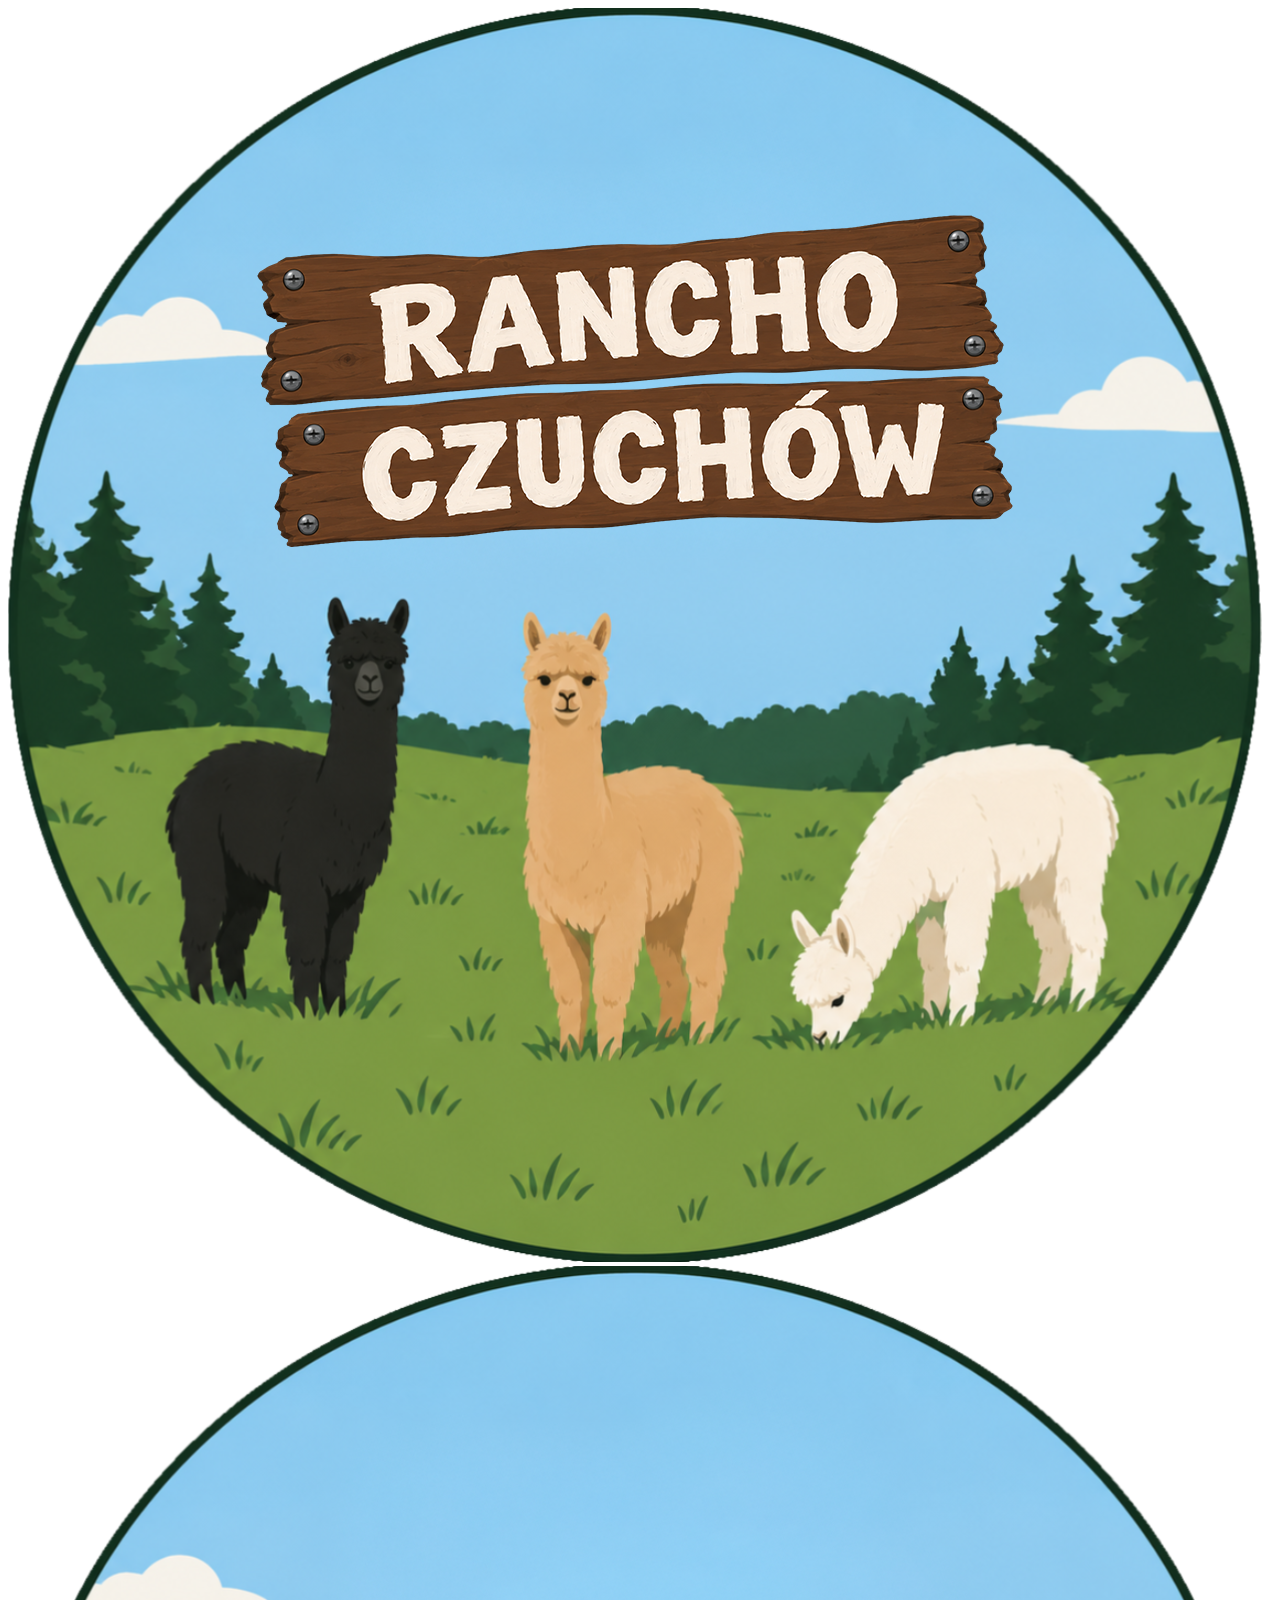
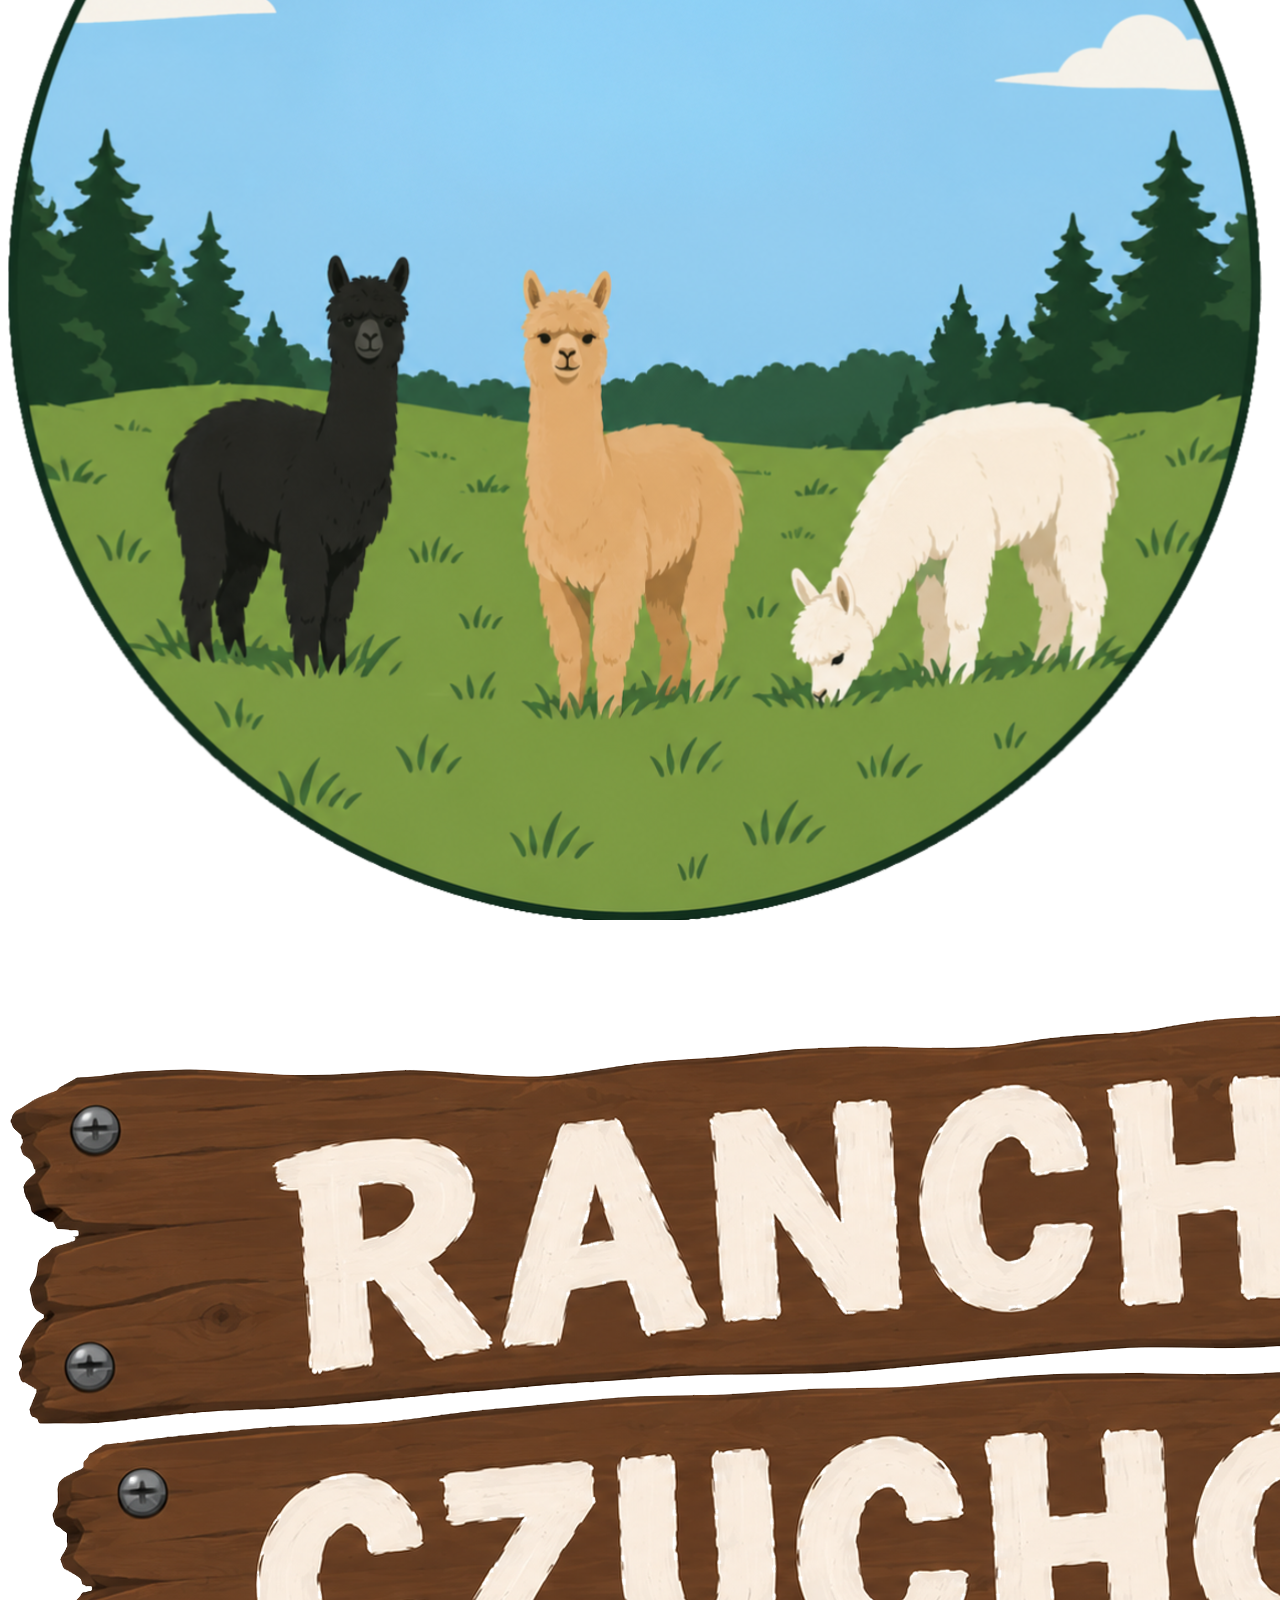
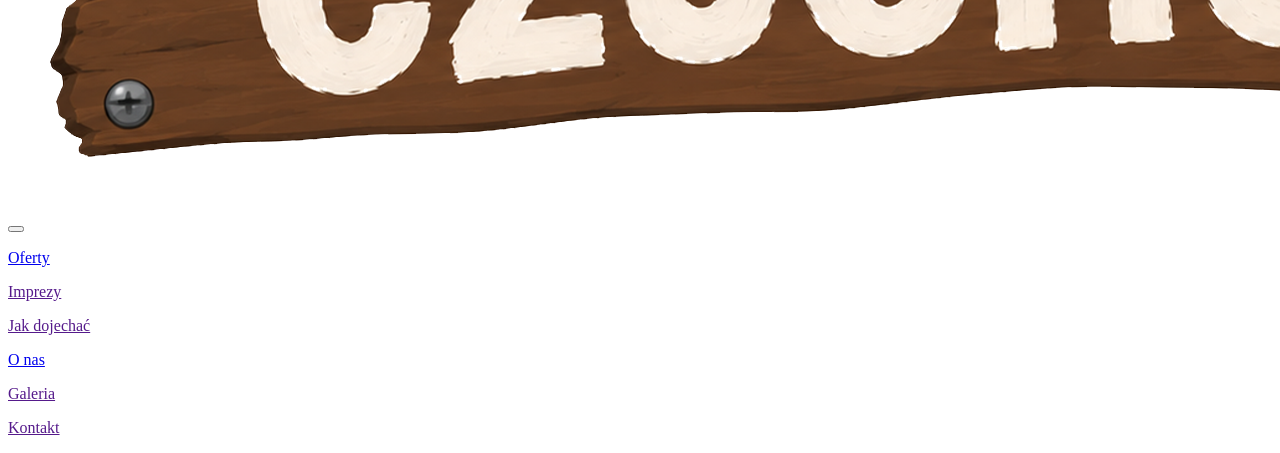
==== home/index.html @ 32e50a1b "Initial commit" ====
<!doctype html>
<html lang="pl">
    <head>
        <meta charset="UTF-8" />
        <meta name="viewport" content="width=device-width, initial-scale=1.0" />
        <title>Strona główna</title>
        <link rel="shortcut icon" href="/images/logos/logo-rancho-czuchow-1.png" type="image/x-icon">
        <link rel="stylesheet" href="styles/main.css" />
        <link class="theme-style-sheet" rel="stylesheet">
    </head>
    <body>
        <div class="main-sidebar">
            <header class="main-header">
                <section class="logo-section">
                    <img
                        src="/images/logos/logo-rancho-czuchow-1.png"
                        alt="main logo"
                        class="mobile-logo"
                    />
                    <img
                        src="/images/logos/logo-rancho-czuchow-2.png"
                        alt="main logo"
                        class="pc-logo"
                    />
                    <img
                        src="/images/logos/logo-rancho-czuchow-3.png"
                        alt="logo caption"
                        class="pc-logo"
                    />
                </section>
            </header>
            <div class="main-toolbar">
                <a href="/home" class="main-toolbar-button home"></a>
                <button class="main-toolbar-button theme"></button>
            </div>
            <nav class="main-nav">
                <!--<a href="/home" class="nav-link">
                    <div class="home">
                        <p class="link-name">Strona główna</p>
                    </div>
                </a>-->
                <a href="/offers" class="nav-link">
                    <div class="offers">
                        <p class="link-name">Oferty</p>
                    </div>
                </a>
                <a href="" class="nav-link">
                    <div class="parties">
                        <p class="link-name">Imprezy</p>
                    </div>
                </a>
                <a href="" class="nav-link">
                    <div class="place">
                        <p class="link-name">Jak dojechać</p>
                    </div>
                </a>
                <a href="/about-us" class="nav-link">
                    <div class="about-us">
                        <p class="link-name">O nas</p>
                    </div>
                </a>
                <a href="" class="nav-link">
                    <div class="gallery">
                        <p class="link-name">Galeria</p>
                    </div>
                </a>
                <a href="" class="nav-link">
                    <div class="contact">
                        <p class="link-name">Kontakt</p>
                    </div>
                </a>
            </nav>
        </div>
        <div class="main-background">
            <div class="background"></div>
            <div class="filler"></div>
            <div class="animation-container filler"></div>
            <div class="animation-container"></div>
        </div>
        <script src="scripts/main.js"></script>
    </body>
</html>
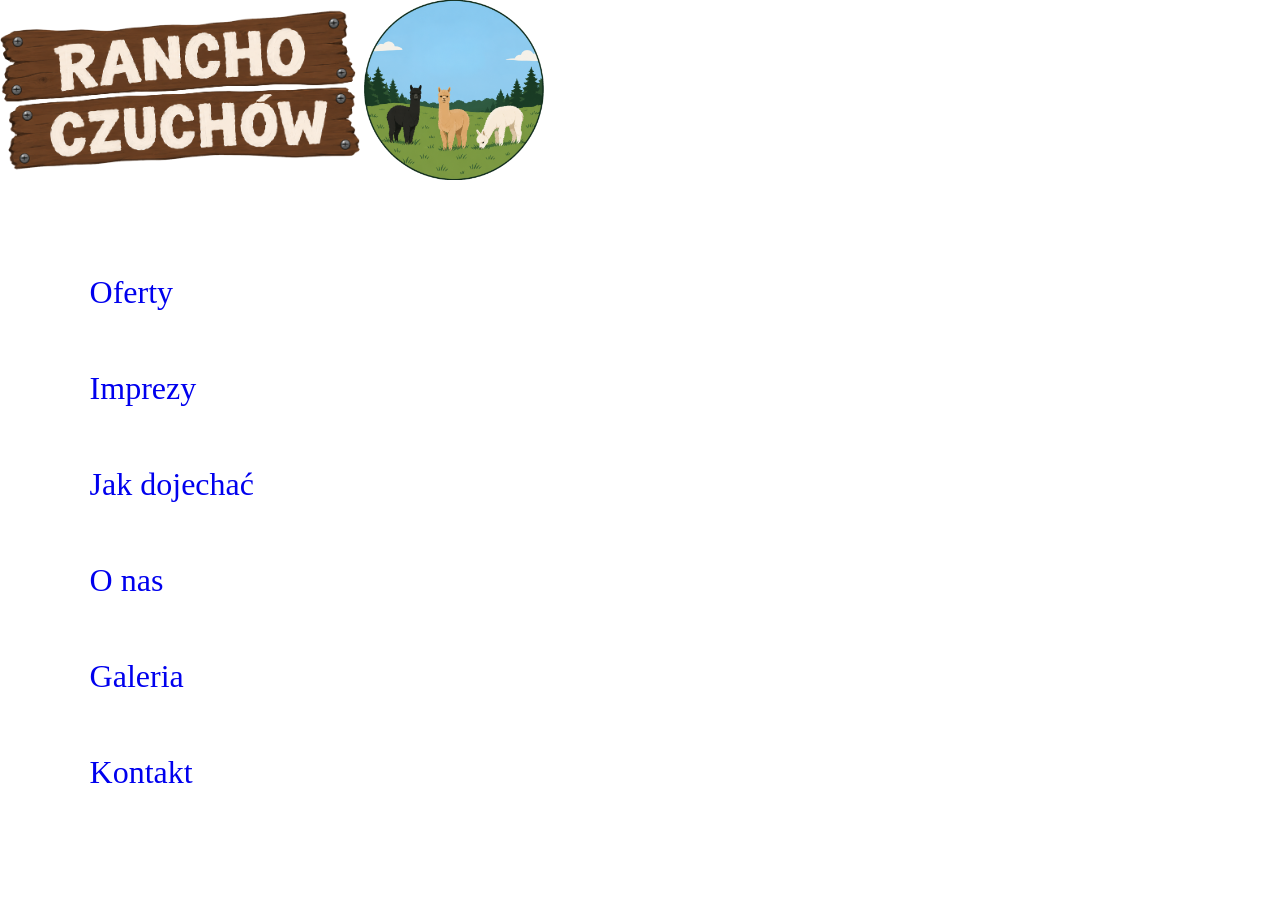
==== commit 6ef7483a: "a" ====
--- a/home/index.html
+++ b/home/index.html
@@ -5,7 +5,7 @@
         <meta name="viewport" content="width=device-width, initial-scale=1.0" />
         <title>Strona główna</title>
         <link rel="shortcut icon" href="/images/logos/logo-rancho-czuchow-1.png" type="image/x-icon">
-        <link rel="stylesheet" href="styles/main.css" />
+        <link rel="stylesheet" href="/styles/main.css" />
         <link class="theme-style-sheet" rel="stylesheet">
     </head>
     <body>
--- a/styles/main.css
+++ b/styles/main.css
@@ -0,0 +1,291 @@
+@import url('https://fonts.googleapis.com/css2?family=Huninn&family=Lato:ital,wght@0,100;0,300;0,400;0,700;0,900;1,100;1,300;1,400;1,700;1,900&family=Raleway:ital,wght@0,100..900;1,100..900&display=swap');
+
+:root {
+    --main-background-animation-duration: 1000ms;
+    --main-background-pc: none;
+    --main-background-mobile: none;
+    --last-main-background: none;
+}
+@keyframes body-animation {
+    from {opacity: 1;}
+    to {opacity: 0;}
+}
+*:not(ul, ol) {
+    margin: 0;
+    padding: 0;
+}
+html {
+    background-color: var(--main-color-1);
+}
+html, body {
+    width: 100vw;
+    height: 100vh;
+    overflow: hidden;
+    display: flex;
+    justify-content: left;
+    flex-wrap: wrap;
+}
+body {
+    isolation: isolate;
+}
+.main-background {
+    flex: 1;
+    height: 100%;
+    position: relative;
+    overflow: hidden;
+    z-index: -1;
+    isolation: isolate;
+}
+.main-background > * {
+    position: absolute;
+    width: 100%;
+    height: 100%;
+    background-position: center;
+}
+.main-background .background {
+    background-image: var(--main-background-pc);
+    background-position: center;
+    background-size: contain;
+    background-repeat: no-repeat;
+    z-index: 1;
+}
+.main-background .animation-container {
+    background-image: var(--last-main-background);
+    background-size: contain;
+    background-repeat: no-repeat;
+    position: absolute;
+    display: none;
+    z-index: 1;
+}
+.main-background.animated .animation-container {
+    display: block;
+    animation-name: body-animation;
+    animation-duration: var(--main-background-animation-duration);
+    animation-direction: normal;
+    animation-fill-mode: forwards;
+}
+.main-background .filler {
+    filter: blur(10px);
+    background-image: var(--main-background-pc);
+    background-size: contain;
+    background-repeat: repeat;
+}
+.main-background .animation-container.filler {
+    background-image: var(--last-main-background);
+}
+.main-sidebar {
+    width: fit-content;
+    height: 100%;
+    overflow-y: auto;
+    direction: rtl;
+}
+.main-header {
+    height: 20%;
+    width: fit-content;
+    box-sizing: border-box;
+}
+.main-header .logo-section {
+    height: 100%;
+    width: auto;
+}
+.main-header .logo-section img {
+    height: 100%;
+    width: auto;
+}
+.main-header .logo-section .mobile-logo {
+    display: none;
+}
+.main-toolbar {
+    width: 100%;
+    height: 4rem;
+    display: flex;
+    justify-content: left;
+    flex-direction: row-reverse;
+    background-color: var(--main-color-2);
+}
+.main-toolbar .main-toolbar-button {
+    aspect-ratio: 1/1;
+    height: 100%;
+    position: relative;
+    display: block;
+    background-color: var(--main-color-3);
+    border: 0;
+    background-size: cover;
+    cursor:pointer
+}
+.main-toolbar .main-toolbar-button.home {
+    background-image: var(--home-icon);
+}
+.main-toolbar .main-toolbar-button.theme {
+    background-image: var(--selected-theme-icon);
+}
+.main-nav {
+    height: auto;
+    width: 100%;
+    background-color: var(--main-color-1)
+}
+.main-nav .nav-link {
+    width: 100%;
+    display: block;
+    text-decoration: none;
+    position: relative;
+}
+.main-nav .nav-link:not(:last-child)::after {
+    content: "";
+    position: absolute;
+    width: 100%;
+    height: 1px;
+    bottom: 0%;
+    background-color: var(--text-color-1);
+}
+.main-nav .nav-link div {
+    width: 100%;
+    height: 6rem;
+    display: flex;
+    justify-content: left;
+    align-items: center;
+    flex-direction: row-reverse;
+}
+.main-nav .nav-link div::before {
+    content: "";
+    aspect-ratio: 1/1;
+    height: 60%;
+    margin: 0 1rem;
+    display: block;
+    background-size: cover;
+    box-sizing: content-box;
+}
+.main-nav .link-name {
+    width: fit-content;
+    color: var(--text-color-1);
+    font-family: Huninn;
+    font-size: 2rem;
+}
+.main-nav .nav-link div.home::before {
+    background-image: var(--home-icon);
+}
+.main-nav .nav-link div.parties::before {
+    background-image: var(--parties-icon);
+}
+.main-nav .nav-link div.place::before {
+    background-image: var(--place-icon);
+}
+.main-nav .nav-link div.about-us::before {
+    background-image: var(--about-us-icon);
+}
+.main-nav .nav-link div.gallery::before {
+    background-image: var(--gallery-icon);
+}
+.main-nav .nav-link div.contact::before {
+    background-image: var(--contact-icon);
+}
+.document-section {
+    height: 100%;
+    flex: 1;
+    position: relative;
+    display: flex;
+    align-items: center;
+    justify-content: center;
+}
+.document-section .body {
+    width: 80%;
+    height: 80%;
+    box-shadow: 0 5px 5px var(--shadow-color-1);
+    background-color: var(--main-color-2);
+    border-radius: 20px;
+    padding: 10px 10px;
+    box-sizing: border-box;
+    overflow-x: hidden;
+    overflow-y: auto;
+    font-size: 1.5rem;
+    font-family: Lato;
+    color: var(--text-color-2);
+}
+.document-section h1 + h2 + h3 + h4 + h5 {
+    font-family: Raleway;
+}
+.document-section h1 {
+    color: var(--text-color-2);
+    padding-bottom: 30px;
+}
+.document-section p {
+    color: var(--text-color-2);
+    padding-bottom: 20px;
+    text-align: center;
+}
+.document-section .images-section img {
+    float: left;
+}
+.document-section img {
+    width: max(200px, 25%);
+    height: auto;
+    padding-bottom: 20px;
+}
+.document-section figure {
+    display: flex;
+    justify-content: flex-start;
+    align-items: center;
+}
+.document-section figure figcaption {
+    font-weight: bold;
+    font-family: Huninn;
+    font-size: 2rem;
+}
+.document-section a {
+    color: var(--text-color-2);
+}
+@media (orientation: portrait) {
+    body {
+        flex-direction: column;
+    }
+    .main-background {
+        height: 80%;
+        width: 100%;
+        position: absolute;
+        top: 20%;
+    }
+    .main-background .background {
+        background-image: var(--main-background-mobile);
+    }
+    .main-background .filler:not(.animation-container) {
+        background-image: var(--main-background-mobile);
+    }
+    .main-sidebar {
+        width: 100%;
+        height: fit-content;
+        flex: 0 0 auto;
+    }
+    .main-header {
+        margin: auto;
+        height: 300px;
+    }
+    .main-header .logo-section {
+        display: flex;
+        justify-content: center;
+    }
+    .main-header .logo-section .mobile-logo {
+        display: block;
+    }
+    .main-header .logo-section .pc-logo {
+        display: none;
+    }
+    .main-nav {
+        width: 100%;
+        background-color: var(--main-transparent-color-1);
+        margin-bottom: 100vh;
+    }
+    .mobile-hidden {
+        display: none;
+    }
+    .document-section {
+        height: 0;
+        width: 100%;
+        position: relative;
+    }
+    .document-section .body {
+        height: 100%;
+        width: 100%;
+        padding: 0;
+        border-radius: 0;
+    }
+}
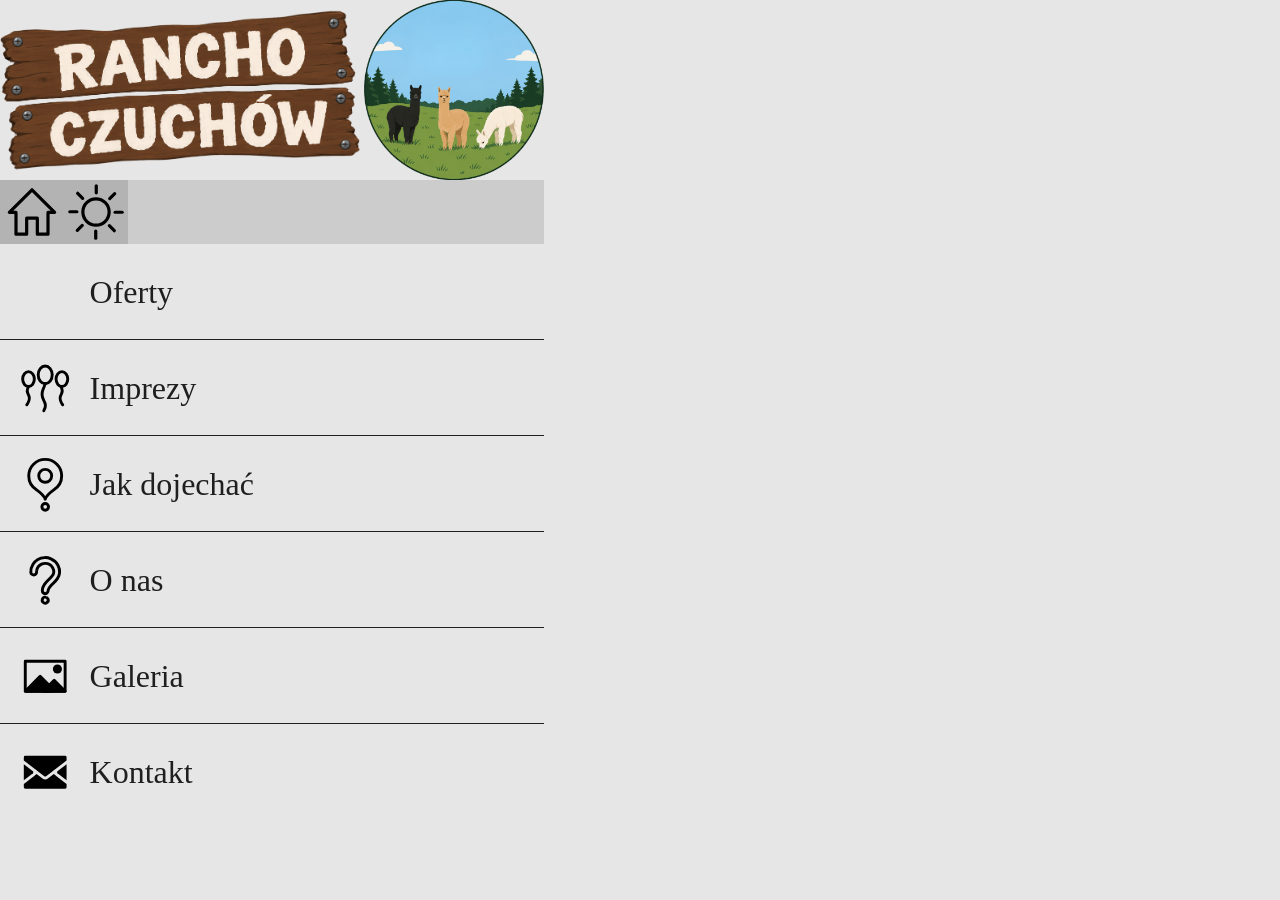
==== commit fe5c7433: "a" ====
--- a/home/index.html
+++ b/home/index.html
@@ -77,6 +77,6 @@
             <div class="animation-container filler"></div>
             <div class="animation-container"></div>
         </div>
-        <script src="scripts/main.js"></script>
+        <script src="/scripts/main.js"></script>
     </body>
 </html>
